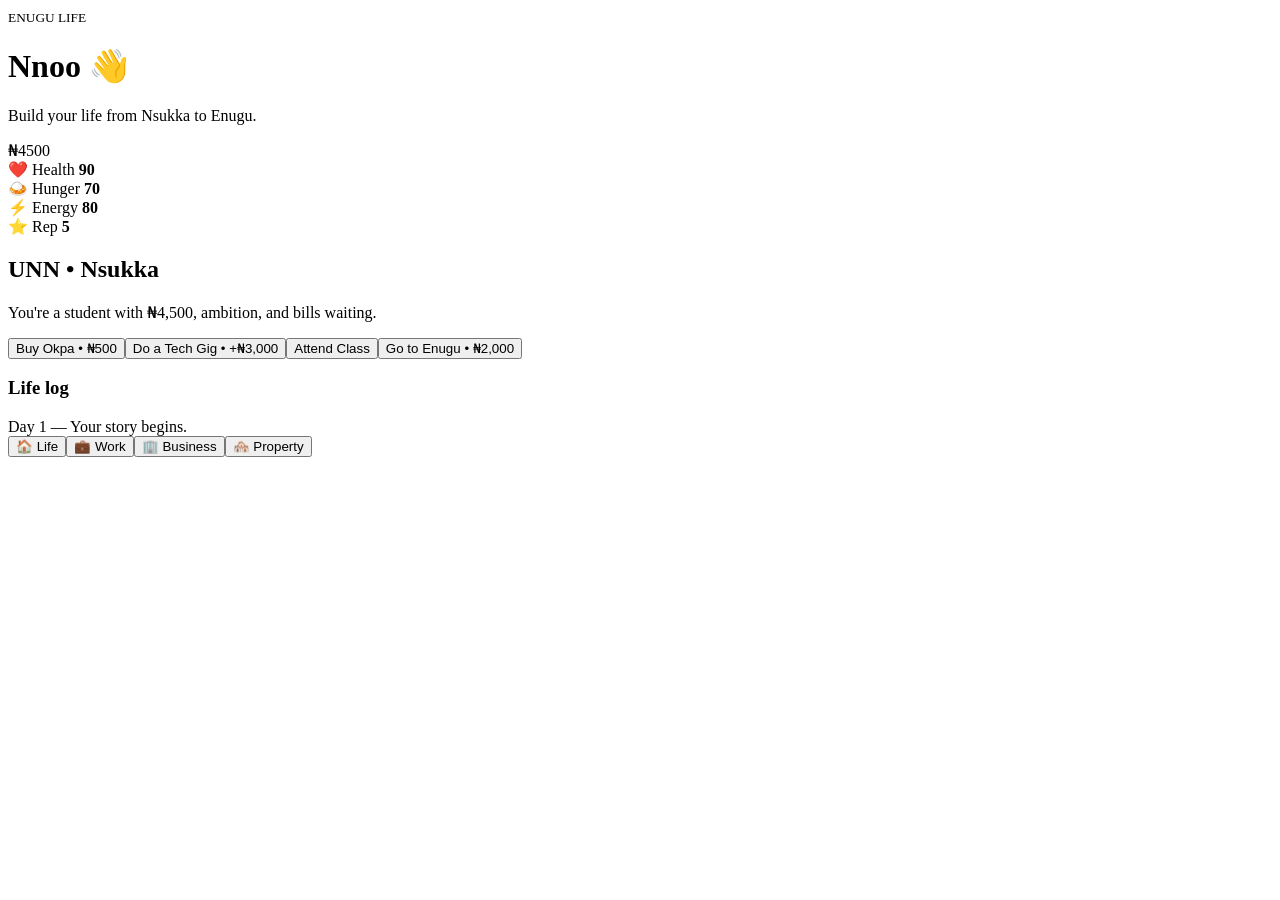
==== enugu-life/index.html @ 3783270e "Build Enugu Life playable MVP" ====
<!doctype html><html><head><meta charset="utf-8"><meta name="viewport" content="width=device-width,initial-scale=1"><title>Enugu Life</title><link rel="stylesheet" href="style.css"></head><body><main><header><div><small>ENUGU LIFE</small><h1 id="greet">Nnoo 👋</h1><p>Build your life from Nsukka to Enugu.</p></div><div class="cash">₦<span id="cash">4500</span></div></header><section class="stats"><div>❤️ Health <b id="health">90</b></div><div>🍛 Hunger <b id="hunger">70</b></div><div>⚡ Energy <b id="energy">80</b></div><div>⭐ Rep <b id="rep">5</b></div></section><section class="card"><h2 id="place">UNN • Nsukka</h2><p id="story">You're a student with ₦4,500, ambition, and bills waiting.</p><div class="actions"><button onclick="act('okpa')">Buy Okpa • ₦500</button><button onclick="act('gig')">Do a Tech Gig • +₦3,000</button><button onclick="act('class')">Attend Class</button><button onclick="act('transport')">Go to Enugu • ₦2,000</button></div></section><section class="card"><h3>Life log</h3><div id="log">Day 1 — Your story begins.</div></section><nav><button>🏠 Life</button><button onclick="soon()">💼 Work</button><button onclick="soon()">🏢 Business</button><button onclick="soon()">🏘️ Property</button></nav></main><script src="game.js"></script></body></html>
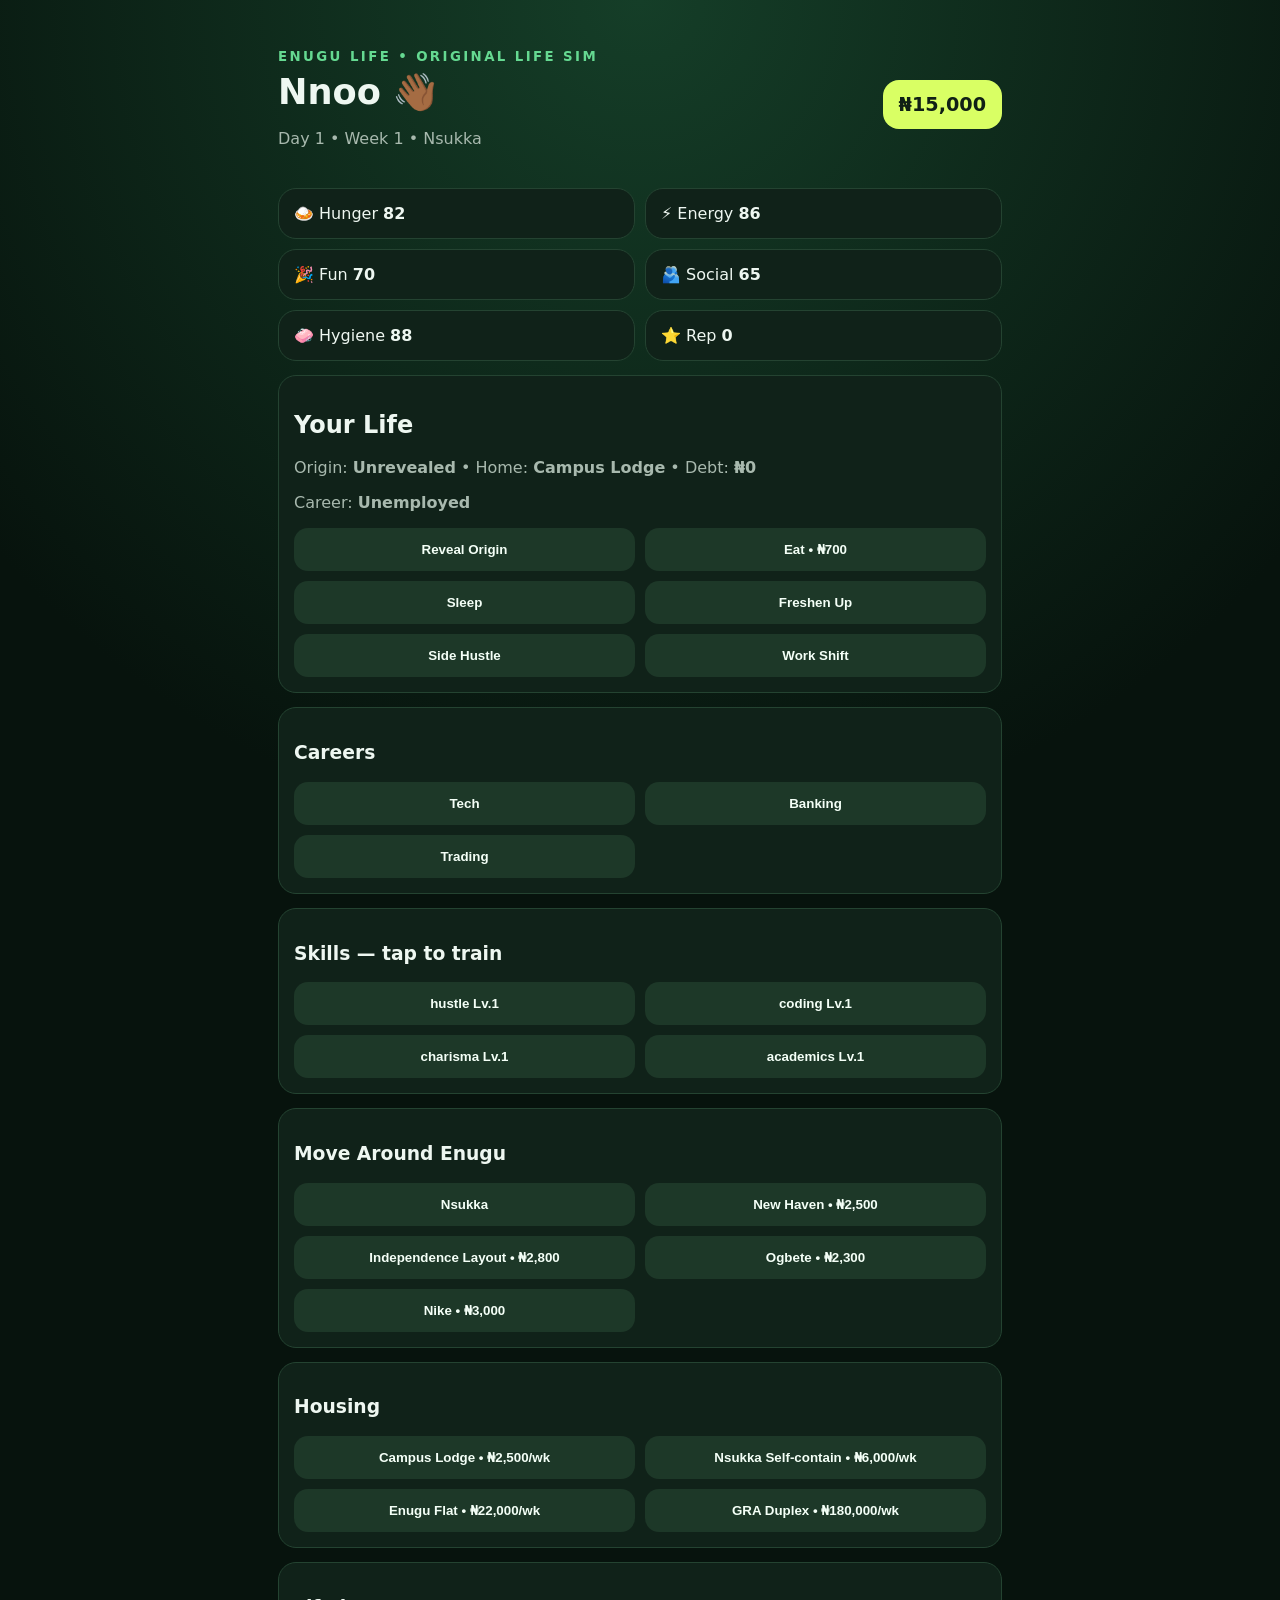
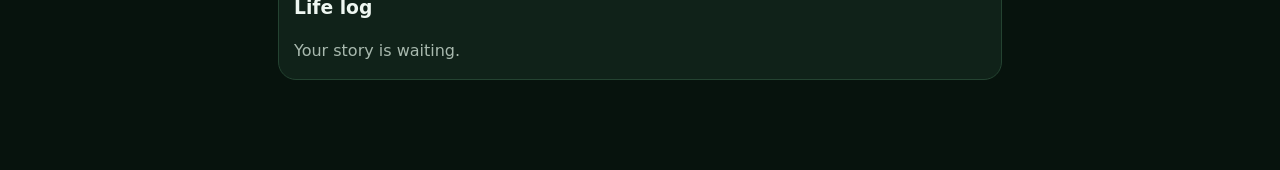
==== commit 266716f1: "Expand Enugu Life core simulation systems" ====
--- a/enugu-life/index.html
+++ b/enugu-life/index.html
@@ -1 +1 @@
-<!doctype html><html><head><meta charset="utf-8"><meta name="viewport" content="width=device-width,initial-scale=1"><title>Enugu Life</title><link rel="stylesheet" href="style.css"></head><body><main><header><div><small>ENUGU LIFE</small><h1 id="greet">Nnoo 👋</h1><p>Build your life from Nsukka to Enugu.</p></div><div class="cash">₦<span id="cash">4500</span></div></header><section class="stats"><div>❤️ Health <b id="health">90</b></div><div>🍛 Hunger <b id="hunger">70</b></div><div>⚡ Energy <b id="energy">80</b></div><div>⭐ Rep <b id="rep">5</b></div></section><section class="card"><h2 id="place">UNN • Nsukka</h2><p id="story">You're a student with ₦4,500, ambition, and bills waiting.</p><div class="actions"><button onclick="act('okpa')">Buy Okpa • ₦500</button><button onclick="act('gig')">Do a Tech Gig • +₦3,000</button><button onclick="act('class')">Attend Class</button><button onclick="act('transport')">Go to Enugu • ₦2,000</button></div></section><section class="card"><h3>Life log</h3><div id="log">Day 1 — Your story begins.</div></section><nav><button>🏠 Life</button><button onclick="soon()">💼 Work</button><button onclick="soon()">🏢 Business</button><button onclick="soon()">🏘️ Property</button></nav></main><script src="game.js"></script></body></html>+<!doctype html><html><head><meta charset="utf-8"><meta name="viewport" content="width=device-width,initial-scale=1"><title>Enugu Life</title><link rel="stylesheet" href="style.css"></head><body><main id="dashboard"><header><div><small>ENUGU LIFE • ORIGINAL LIFE SIM</small><h1>Nnoo 👋🏾</h1><p id="meta"></p></div><div class="cash">₦<span id="cash"></span></div></header><section class="stats"><div>🍛 Hunger <b id="hunger"></b></div><div>⚡ Energy <b id="energy"></b></div><div>🎉 Fun <b id="fun"></b></div><div>🫂 Social <b id="social"></b></div><div>🧼 Hygiene <b id="hygiene"></b></div><div>⭐ Rep <b id="rep"></b></div></section><section class="card"><h2>Your Life</h2><p>Origin: <b id="origin"></b> • Home: <b id="home"></b> • Debt: <b id="debt"></b></p><p>Career: <b id="job"></b></p><div class="actions"><button onclick="origin()">Reveal Origin</button><button onclick="eat()">Eat • ₦700</button><button onclick="sleep()">Sleep</button><button onclick="shower()">Freshen Up</button><button onclick="gig()">Side Hustle</button><button onclick="work()">Work Shift</button></div></section><section class="card"><h3>Careers</h3><div class="actions" id="careers"></div></section><section class="card"><h3>Skills — tap to train</h3><div class="actions" id="skills"></div></section><section class="card"><h3>Move Around Enugu</h3><div class="actions" id="places"></div></section><section class="card"><h3>Housing</h3><div class="actions" id="homes"></div></section><section class="card"><h3>Life log</h3><div id="log"></div></section></main><script src="game.js"></script></body></html>
--- a/enugu-life/style.css
+++ b/enugu-life/style.css
@@ -0,0 +1 @@
+:root{font-family:Inter,system-ui;color:#eef7f1;background:#07130d}*{box-sizing:border-box}body{margin:0;background:radial-gradient(circle at top,#153e28,#07130d 45%);min-height:100vh}main{max-width:760px;margin:auto;padding:22px 18px 90px}header{display:flex;justify-content:space-between;align-items:center;padding:24px 0}small{color:#65d991;font-weight:800;letter-spacing:.18em}h1{margin:.35rem 0;font-size:2.2rem}p{color:#a8b9ae}.cash{background:#d9ff64;color:#102015;padding:13px 16px;border-radius:16px;font-weight:900;font-size:1.2rem}.stats{display:grid;grid-template-columns:repeat(2,1fr);gap:10px}.stats div,.card{background:#102219;border:1px solid #244331;border-radius:18px;padding:15px}.card{margin-top:14px}.actions{display:grid;grid-template-columns:1fr 1fr;gap:10px}button{border:0;border-radius:14px;padding:14px;background:#1d3828;color:#f4fff7;font-weight:700}button:active{transform:scale(.98)}#log{color:#a8b9ae;line-height:1.7}nav{position:fixed;bottom:0;left:0;right:0;display:flex;justify-content:center;gap:5px;padding:10px;background:#09150fdd;backdrop-filter:blur(12px)}nav button{font-size:.75rem;background:transparent}@media(max-width:520px){.actions{grid-template-columns:1fr}header{align-items:flex-start}.cash{font-size:1rem}}
